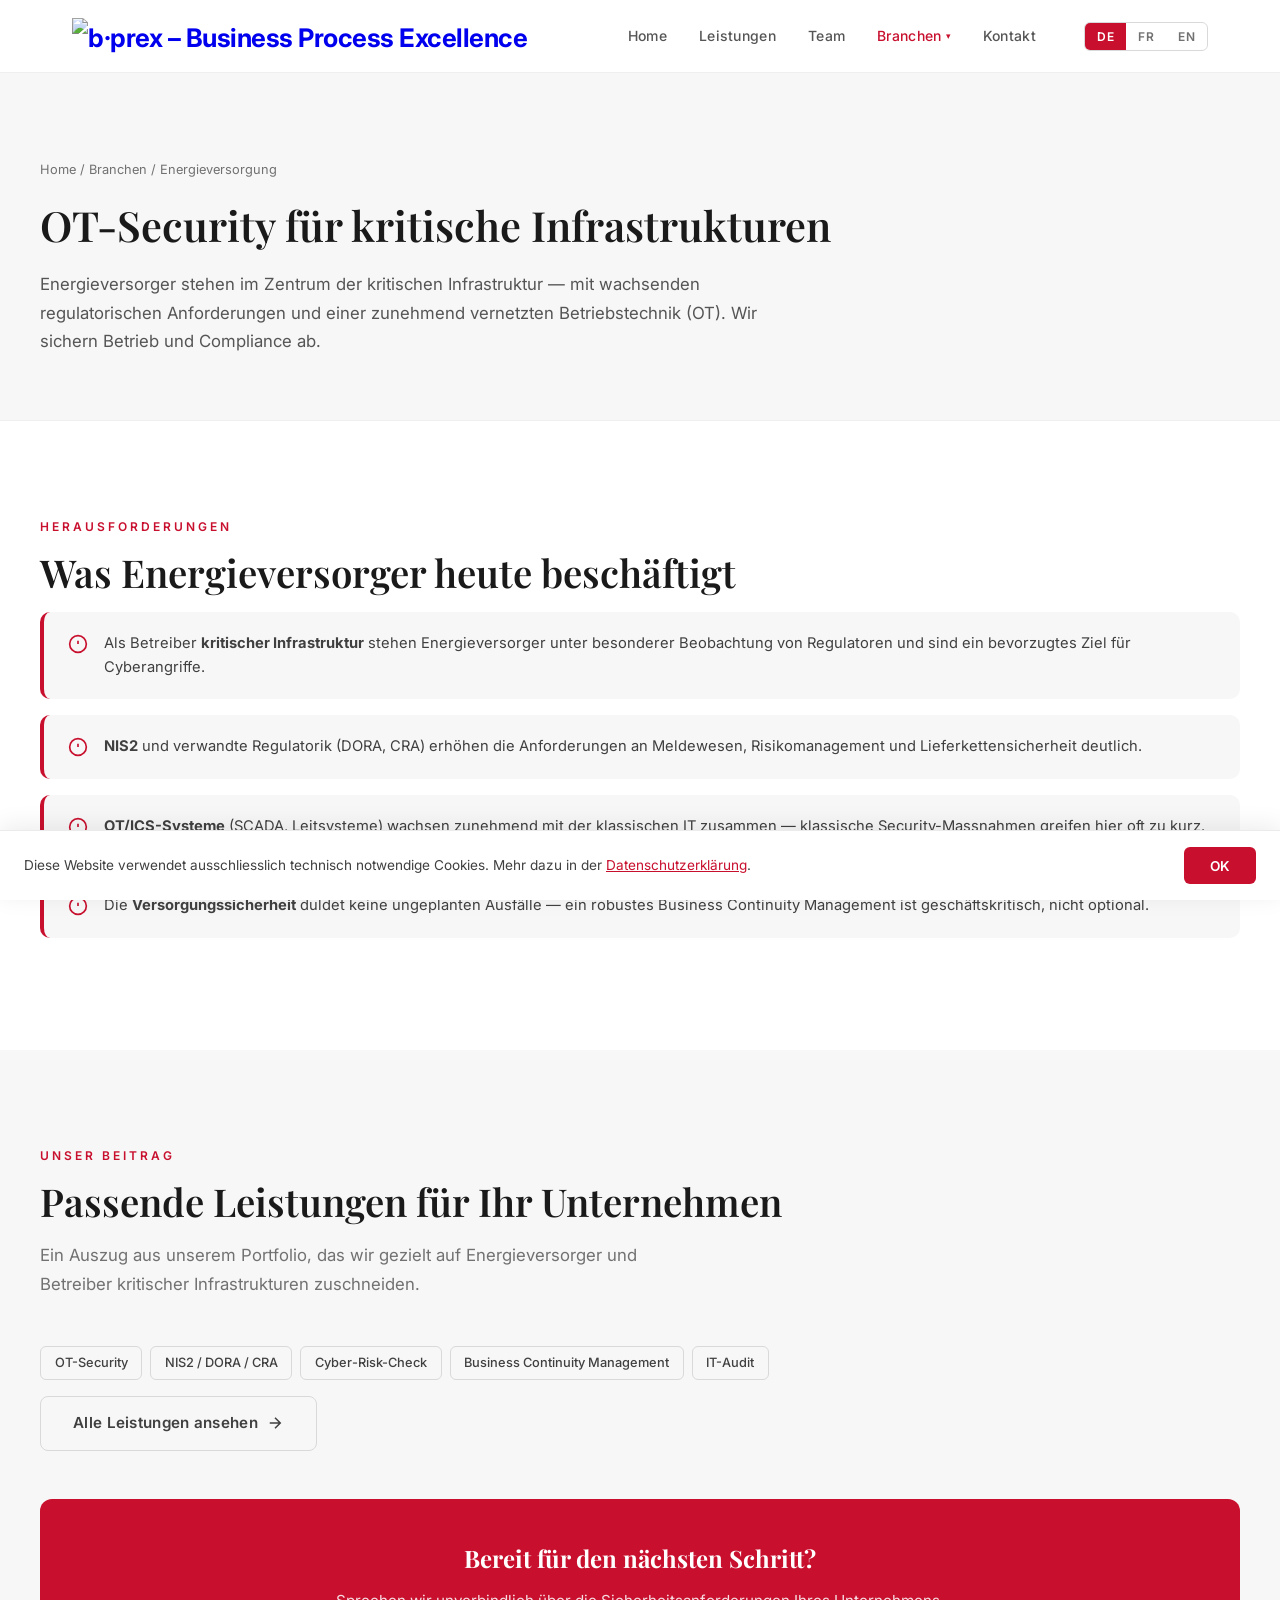
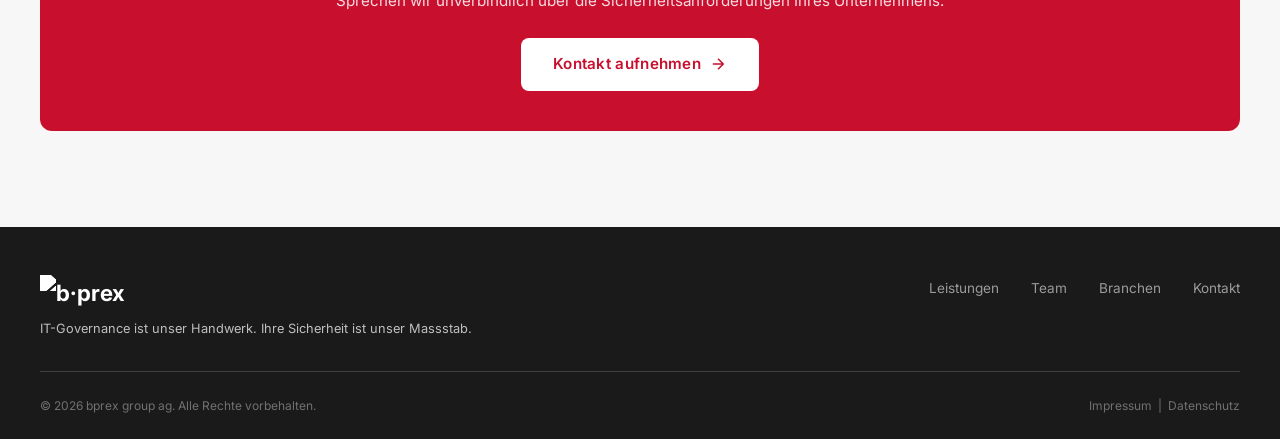
==== branchen-energieversorger.html @ 83e1e2cc "Initial commit: multi-page bprex website Splits the former single-page site into separate pages (Hom" ====
<!DOCTYPE html>
<html lang="de">
<head>
  <meta charset="UTF-8">
  <meta name="viewport" content="width=device-width, initial-scale=1.0">
  <meta name="description" content="OT-Security und NIS2-Konformität für Energieversorger und Betreiber kritischer Infrastrukturen — von bprex group ag.">
  <title>Energieversorgung — b·prex group ag</title>
  <link rel="icon" href="favicon.ico" type="image/x-icon">
  <link rel="apple-touch-icon" href="apple-touch-icon.png">
  <link rel="canonical" href="https://bprex.ch/branchen-energieversorger.html">
  <meta name="robots" content="index, follow">
  <meta property="og:type" content="website">
  <meta property="og:title" content="Energieversorgung — b·prex group ag">
  <meta property="og:description" content="OT-Security und NIS2-Konformität für kritische Infrastrukturen.">
  <meta property="og:url" content="https://bprex.ch/branchen-energieversorger.html">
  <meta property="og:image" content="https://bprex.ch/LOGO.png">
  <meta property="og:locale" content="de_CH">
  <meta property="og:site_name" content="bprex group ag">
  <link rel="preconnect" href="https://fonts.googleapis.com">
  <link href="https://fonts.googleapis.com/css2?family=Inter:wght@300;400;500;600;700&family=Playfair+Display:wght@500;600;700&display=swap" rel="stylesheet">
  <link rel="stylesheet" href="style.css">
</head>
<body>

  <!-- ═══ NAVIGATION ═══ -->
  <nav id="navbar">
    <div class="nav-inner">
      <a href="index.html" class="nav-logo">
        <img src="LOGO.png" alt="b·prex – Business Process Excellence" style="height: 36px; width: auto;">
      </a>
      <ul class="nav-links" id="navLinks">
        <li><a href="index.html" data-de="Home" data-en="Home" data-fr="Accueil">Home</a></li>
        <li><a href="leistungen.html" data-de="Leistungen" data-en="Services" data-fr="Prestations">Leistungen</a></li>
        <li><a href="team.html" data-de="Team" data-en="Team" data-fr="Équipe">Team</a></li>
        <li class="nav-dropdown">
          <a href="branchen.html" class="nav-dropdown-toggle active" data-de="Branchen" data-en="Industries" data-fr="Secteurs">
            <span>Branchen</span><span class="nav-dropdown-caret">▾</span>
          </a>
          <ul class="dropdown-menu">
            <li><a href="branchen-verwaltung.html" data-de="Öffentliche Verwaltung" data-en="Public Administration" data-fr="Administration publique">Öffentliche Verwaltung</a></li>
            <li><a href="branchen-gesundheitswesen.html" data-de="Gesundheitswesen" data-en="Healthcare" data-fr="Santé">Gesundheitswesen</a></li>
            <li><a href="branchen-energieversorger.html" class="active" data-de="Energieversorgung" data-en="Energy Providers" data-fr="Fournisseurs d'énergie">Energieversorgung</a></li>
          </ul>
        </li>
        <li><a href="kontakt.html" data-de="Kontakt" data-en="Contact" data-fr="Contact">Kontakt</a></li>
        <li>
          <div class="lang-switch">
            <button class="active" onclick="switchLang('de')">DE</button>
            <button onclick="switchLang('fr')">FR</button>
            <button onclick="switchLang('en')">EN</button>
          </div>
        </li>
      </ul>
      <button class="mobile-menu-btn" onclick="toggleMobileMenu()" aria-label="Menu">
        <span></span><span></span><span></span>
      </button>
    </div>
  </nav>

  <!-- ═══ PAGE HERO ═══ -->
  <section class="page-hero">
    <div class="page-hero-inner">
      <p class="breadcrumb"><a href="index.html" data-de="Home" data-en="Home" data-fr="Accueil">Home</a> / <a href="branchen.html" data-de="Branchen" data-en="Industries" data-fr="Secteurs">Branchen</a> / <span data-de="Energieversorgung" data-en="Energy Providers" data-fr="Fournisseurs d'énergie">Energieversorgung</span></p>
      <h1 class="page-title" data-de="OT-Security für kritische Infrastrukturen" data-en="OT security for critical infrastructure" data-fr="Sécurité OT pour les infrastructures critiques">OT-Security für kritische Infrastrukturen</h1>
      <p class="page-subtitle" data-de="Energieversorger stehen im Zentrum der kritischen Infrastruktur — mit wachsenden regulatorischen Anforderungen und einer zunehmend vernetzten Betriebstechnik (OT). Wir sichern Betrieb und Compliance ab." data-en="Energy providers are at the core of critical infrastructure — facing growing regulatory requirements and increasingly connected operational technology (OT). We secure operations and compliance." data-fr="Les fournisseurs d'énergie sont au cœur des infrastructures critiques — avec des exigences réglementaires croissantes et une technologie opérationnelle (OT) de plus en plus connectée. Nous sécurisons l'exploitation et la conformité.">
        Energieversorger stehen im Zentrum der kritischen Infrastruktur — mit wachsenden regulatorischen Anforderungen und einer zunehmend vernetzten Betriebstechnik (OT). Wir sichern Betrieb und Compliance ab.
      </p>
    </div>
  </section>

  <!-- ═══ HERAUSFORDERUNGEN ═══ -->
  <section id="herausforderungen">
    <div class="section-inner">
      <div class="reveal">
        <p class="section-label" data-de="Herausforderungen" data-en="Challenges" data-fr="Défis">Herausforderungen</p>
        <h2 class="section-title" data-de="Was Energieversorger heute beschäftigt" data-en="What matters to energy providers today" data-fr="Ce qui préoccupe les fournisseurs d'énergie aujourd'hui">Was Energieversorger heute beschäftigt</h2>
      </div>

      <ul class="challenge-list reveal">
        <li class="challenge-item">
          <svg viewBox="0 0 24 24" fill="none" stroke="currentColor" stroke-width="2"><circle cx="12" cy="12" r="10"/><path d="M12 8v4M12 16h.01"/></svg>
          <p data-de="Als Betreiber <strong>kritischer Infrastruktur</strong> stehen Energieversorger unter besonderer Beobachtung von Regulatoren und sind ein bevorzugtes Ziel für Cyberangriffe." data-en="As operators of <strong>critical infrastructure</strong>, energy providers face particular regulatory scrutiny and are a prime target for cyberattacks." data-fr="En tant qu'exploitants d'<strong>infrastructures critiques</strong>, les fournisseurs d'énergie font l'objet d'une surveillance réglementaire particulière et sont une cible privilégiée pour les cyberattaques.">
            Als Betreiber <strong>kritischer Infrastruktur</strong> stehen Energieversorger unter besonderer Beobachtung von Regulatoren und sind ein bevorzugtes Ziel für Cyberangriffe.
          </p>
        </li>
        <li class="challenge-item">
          <svg viewBox="0 0 24 24" fill="none" stroke="currentColor" stroke-width="2"><circle cx="12" cy="12" r="10"/><path d="M12 8v4M12 16h.01"/></svg>
          <p data-de="<strong>NIS2</strong> und verwandte Regulatorik (DORA, CRA) erhöhen die Anforderungen an Meldewesen, Risikomanagement und Lieferkettensicherheit deutlich." data-en="<strong>NIS2</strong> and related regulation (DORA, CRA) significantly raise the requirements for incident reporting, risk management and supply chain security." data-fr="<strong>NIS2</strong> et les réglementations connexes (DORA, CRA) renforcent considérablement les exigences en matière de signalement, de gestion des risques et de sécurité de la chaîne d'approvisionnement.">
            <strong>NIS2</strong> und verwandte Regulatorik (DORA, CRA) erhöhen die Anforderungen an Meldewesen, Risikomanagement und Lieferkettensicherheit deutlich.
          </p>
        </li>
        <li class="challenge-item">
          <svg viewBox="0 0 24 24" fill="none" stroke="currentColor" stroke-width="2"><circle cx="12" cy="12" r="10"/><path d="M12 8v4M12 16h.01"/></svg>
          <p data-de="<strong>OT/ICS-Systeme</strong> (SCADA, Leitsysteme) wachsen zunehmend mit der klassischen IT zusammen — klassische Security-Massnahmen greifen hier oft zu kurz." data-en="<strong>OT/ICS systems</strong> (SCADA, control systems) are increasingly converging with classic IT — conventional security measures often fall short here." data-fr="Les <strong>systèmes OT/ICS</strong> (SCADA, systèmes de contrôle) convergent de plus en plus avec l'IT classique — les mesures de sécurité conventionnelles sont souvent insuffisantes.">
            <strong>OT/ICS-Systeme</strong> (SCADA, Leitsysteme) wachsen zunehmend mit der klassischen IT zusammen — klassische Security-Massnahmen greifen hier oft zu kurz.
          </p>
        </li>
        <li class="challenge-item">
          <svg viewBox="0 0 24 24" fill="none" stroke="currentColor" stroke-width="2"><circle cx="12" cy="12" r="10"/><path d="M12 8v4M12 16h.01"/></svg>
          <p data-de="Die <strong>Versorgungssicherheit</strong> duldet keine ungeplanten Ausfälle — ein robustes Business Continuity Management ist geschäftskritisch, nicht optional." data-en="<strong>Security of supply</strong> tolerates no unplanned outages — robust business continuity management is business-critical, not optional." data-fr="La <strong>sécurité de l'approvisionnement</strong> ne tolère aucune interruption imprévue — une gestion robuste de la continuité des activités est essentielle, et non facultative.">
            Die <strong>Versorgungssicherheit</strong> duldet keine ungeplanten Ausfälle — ein robustes Business Continuity Management ist geschäftskritisch, nicht optional.
          </p>
        </li>
      </ul>
    </div>
  </section>

  <!-- ═══ UNSERE LEISTUNGEN FÜR DIESE BRANCHE ═══ -->
  <section class="services" id="leistungen-fuer-branche">
    <div class="section-inner">
      <div class="reveal">
        <p class="section-label" data-de="Unser Beitrag" data-en="Our Contribution" data-fr="Notre contribution">Unser Beitrag</p>
        <h2 class="section-title" data-de="Passende Leistungen für Ihr Unternehmen" data-en="Fitting services for your company" data-fr="Des prestations adaptées à votre entreprise">Passende Leistungen für Ihr Unternehmen</h2>
        <p class="section-subtitle" data-de="Ein Auszug aus unserem Portfolio, das wir gezielt auf Energieversorger und Betreiber kritischer Infrastrukturen zuschneiden." data-en="A selection from our portfolio, tailored specifically to energy providers and critical infrastructure operators." data-fr="Un extrait de notre portefeuille, adapté spécifiquement aux fournisseurs d'énergie et aux exploitants d'infrastructures critiques.">
          Ein Auszug aus unserem Portfolio, das wir gezielt auf Energieversorger und Betreiber kritischer Infrastrukturen zuschneiden.
        </p>
      </div>
      <div class="service-chips reveal" style="margin-bottom:1rem;">
        <span class="service-chip" data-de="OT-Security" data-en="OT Security" data-fr="Sécurité OT">OT-Security</span>
        <span class="service-chip" data-de="NIS2 / DORA / CRA" data-en="NIS2 / DORA / CRA" data-fr="NIS2 / DORA / CRA">NIS2 / DORA / CRA</span>
        <span class="service-chip" data-de="Cyber-Risk-Check" data-en="Cyber Risk Check" data-fr="Cyber Risk Check">Cyber-Risk-Check</span>
        <span class="service-chip" data-de="Business Continuity Management" data-en="Business Continuity Management" data-fr="Gestion de la continuité des activités">Business Continuity Management</span>
        <span class="service-chip" data-de="IT-Audit" data-en="IT Audit" data-fr="Audit IT">IT-Audit</span>
      </div>
      <a href="leistungen.html" class="btn-secondary reveal" data-de="Alle Leistungen ansehen" data-en="View all services" data-fr="Voir toutes les prestations">
        <span>Alle Leistungen ansehen</span>
        <svg viewBox="0 0 24 24" fill="none" stroke="currentColor" stroke-width="2"><path d="M5 12h14M12 5l7 7-7 7"/></svg>
      </a>

      <div class="branche-cta reveal">
        <h3 data-de="Bereit für den nächsten Schritt?" data-en="Ready for the next step?" data-fr="Prêt pour la prochaine étape ?">Bereit für den nächsten Schritt?</h3>
        <p data-de="Sprechen wir unverbindlich über die Sicherheitsanforderungen Ihres Unternehmens." data-en="Let's have a no-obligation conversation about your company's security requirements." data-fr="Parlons sans engagement des exigences de sécurité de votre entreprise.">
          Sprechen wir unverbindlich über die Sicherheitsanforderungen Ihres Unternehmens.
        </p>
        <a href="kontakt.html" class="btn-primary" data-de="Kontakt aufnehmen" data-en="Get in touch" data-fr="Nous contacter">
          <span>Kontakt aufnehmen</span>
          <svg viewBox="0 0 24 24" fill="none" stroke="currentColor" stroke-width="2"><path d="M5 12h14M12 5l7 7-7 7"/></svg>
        </a>
      </div>
    </div>
  </section>

  <!-- ═══ FOOTER ═══ -->
  <footer>
    <div class="footer-inner">
      <div class="footer-top">
        <div>
          <div class="footer-logo">
            <img src="LOGO.png" alt="b·prex" style="height: 32px; width: auto; filter: brightness(0) invert(1);">
          </div>
          <p class="footer-tagline" data-de="IT-Governance ist unser Handwerk. Ihre Sicherheit ist unser Massstab." data-en="IT governance is our craft. Your security is our benchmark." data-fr="La gouvernance IT est notre métier. Votre sécurité est notre référence.">IT-Governance ist unser Handwerk. Ihre Sicherheit ist unser Massstab.</p>
        </div>
        <ul class="footer-links">
          <li><a href="leistungen.html" data-de="Leistungen" data-en="Services" data-fr="Prestations">Leistungen</a></li>
          <li><a href="team.html" data-de="Team" data-en="Team" data-fr="Équipe">Team</a></li>
          <li><a href="branchen.html" data-de="Branchen" data-en="Industries" data-fr="Secteurs">Branchen</a></li>
          <li><a href="kontakt.html" data-de="Kontakt" data-en="Contact" data-fr="Contact">Kontakt</a></li>
        </ul>
      </div>
      <div class="footer-bottom">
        <span>&copy; 2026 bprex group ag. <span data-de="Alle Rechte vorbehalten." data-en="All rights reserved." data-fr="Tous droits réservés.">Alle Rechte vorbehalten.</span></span>
        <span>
          <a href="impressum.html" style="color:var(--grey-500);text-decoration:none;" data-de="Impressum" data-en="Legal Notice" data-fr="Mentions légales">Impressum</a> &nbsp;|&nbsp;
          <a href="datenschutz.html" style="color:var(--grey-500);text-decoration:none;" data-de="Datenschutz" data-en="Privacy Policy" data-fr="Protection des données">Datenschutz</a>
        </span>
      </div>
    </div>
  </footer>

  <!-- ═══ COOKIE BANNER ═══ -->
  <div id="cookieBanner" class="cookie-banner" hidden>
    <p data-de="Diese Website verwendet ausschliesslich technisch notwendige Cookies. Mehr dazu in der <a href='datenschutz.html'>Datenschutzerklärung</a>."
       data-en="This website only uses technically necessary cookies. Learn more in our <a href='datenschutz.html'>privacy policy</a>."
       data-fr="Ce site n'utilise que des cookies techniquement nécessaires. Plus d'informations dans notre <a href='datenschutz.html'>politique de confidentialité</a>.">
      Diese Website verwendet ausschliesslich technisch notwendige Cookies. Mehr dazu in der <a href="datenschutz.html">Datenschutzerklärung</a>.
    </p>
    <button type="button" id="cookieAccept">OK</button>
  </div>

  <script src="main.js"></script>
</body>
</html>
---- style.css ----
:root {
  --red: #C8102E;
  --red-dark: #A30D24;
  --red-light: #F5E0E4;
  --grey-900: #1A1A1A;
  --grey-800: #2D2D2D;
  --grey-700: #404040;
  --grey-600: #555555;
  --grey-500: #717171;
  --grey-400: #9A9A9A;
  --grey-300: #BFBFBF;
  --grey-200: #D9D9D9;
  --grey-100: #EFEFEF;
  --grey-50: #F7F7F7;
  --white: #FFFFFF;
  --font-heading: 'Playfair Display', Georgia, serif;
  --font-body: 'Inter', -apple-system, BlinkMacSystemFont, sans-serif;
}

* { margin: 0; padding: 0; box-sizing: border-box; }

html {
  scroll-behavior: smooth;
  font-size: 16px;
}

body {
  font-family: var(--font-body);
  color: var(--grey-800);
  background: var(--white);
  line-height: 1.6;
  -webkit-font-smoothing: antialiased;
}

/* ─── NAVIGATION ─── */
nav {
  position: fixed;
  top: 0;
  left: 0;
  right: 0;
  z-index: 1000;
  background: rgba(255,255,255,0.97);
  backdrop-filter: blur(12px);
  border-bottom: 1px solid var(--grey-100);
  transition: box-shadow 0.3s ease;
}

nav.scrolled {
  box-shadow: 0 2px 20px rgba(0,0,0,0.06);
}

.nav-inner {
  max-width: 1200px;
  margin: 0 auto;
  padding: 0 2rem;
  display: flex;
  align-items: center;
  justify-content: space-between;
  height: 72px;
}

.nav-logo {
  display: flex;
  align-items: baseline;
  gap: 2px;
  text-decoration: none;
  font-size: 1.6rem;
  font-weight: 700;
  letter-spacing: -0.5px;
}

.nav-logo .b { color: var(--red); }
.nav-logo .dot { color: var(--grey-400); font-size: 0.6em; margin: 0 1px; }
.nav-logo .prex { color: var(--grey-600); }

.nav-logo-subtitle {
  font-size: 0.55rem;
  color: var(--grey-400);
  letter-spacing: 2.5px;
  text-transform: uppercase;
  margin-left: 0.75rem;
  font-weight: 400;
}

.nav-links {
  display: flex;
  align-items: center;
  gap: 2rem;
  list-style: none;
}

.nav-links a {
  text-decoration: none;
  color: var(--grey-600);
  font-size: 0.875rem;
  font-weight: 500;
  letter-spacing: 0.3px;
  transition: color 0.2s;
  position: relative;
}

.nav-links a:hover { color: var(--red); }
.nav-links a.active { color: var(--red); }

.nav-links > li > a::after {
  content: '';
  position: absolute;
  bottom: -4px;
  left: 0;
  width: 0;
  height: 2px;
  background: var(--red);
  transition: width 0.3s ease;
}

.nav-links > li > a:hover::after,
.nav-links > li > a.active::after { width: 100%; }

/* Branchen dropdown */
.nav-dropdown { position: relative; }

.nav-dropdown-toggle {
  display: inline-flex;
  align-items: center;
  gap: 4px;
}

.nav-dropdown-toggle::after { display: none !important; }

.nav-dropdown-caret {
  font-size: 0.65em;
  transition: transform 0.2s;
}

.nav-dropdown:hover .nav-dropdown-caret,
.nav-dropdown:focus-within .nav-dropdown-caret {
  transform: rotate(180deg);
}

.dropdown-menu {
  position: absolute;
  top: 100%;
  left: -1rem;
  margin-top: 0.5rem;
  background: var(--white);
  border: 1px solid var(--grey-100);
  border-radius: 10px;
  box-shadow: 0 10px 30px rgba(0,0,0,0.08);
  min-width: 240px;
  padding: 0.5rem;
  list-style: none;
  opacity: 0;
  visibility: hidden;
  transform: translateY(8px);
  transition: all 0.2s ease;
}

.nav-dropdown:hover .dropdown-menu,
.nav-dropdown:focus-within .dropdown-menu {
  opacity: 1;
  visibility: visible;
  transform: translateY(0);
}

.dropdown-menu li a {
  display: block;
  padding: 0.65rem 0.9rem;
  border-radius: 6px;
  font-size: 0.85rem;
  color: var(--grey-700);
}

.dropdown-menu li a:hover { background: var(--grey-50); color: var(--red); }
.dropdown-menu li a::after { display: none; }

.lang-switch {
  display: flex;
  border: 1px solid var(--grey-200);
  border-radius: 6px;
  overflow: hidden;
  margin-left: 1rem;
}

.lang-switch button {
  padding: 6px 12px;
  border: none;
  background: transparent;
  font-size: 0.75rem;
  font-weight: 600;
  color: var(--grey-500);
  cursor: pointer;
  transition: all 0.2s;
  font-family: var(--font-body);
  letter-spacing: 0.5px;
}

.lang-switch button.active {
  background: var(--red);
  color: var(--white);
}

.mobile-menu-btn {
  display: none;
  background: none;
  border: none;
  cursor: pointer;
  padding: 8px;
}

.mobile-menu-btn span {
  display: block;
  width: 24px;
  height: 2px;
  background: var(--grey-700);
  margin: 5px 0;
  transition: all 0.3s;
}

/* ─── HERO ─── */
.hero {
  min-height: auto;
  padding: 12rem 0 8rem;
  display: flex;
  align-items: center;
  background: var(--white);
  position: relative;
  overflow: visible;
}

.hero-inner {
  max-width: 1200px;
  margin: 0 auto;
  padding: 0 2rem;
  display: grid;
  grid-template-columns: 1fr 1fr;
  gap: 4rem;
  align-items: center;
  width: 100%;
}

.hero-content { z-index: 2; }

.hero-claim {
  font-family: var(--font-heading);
  font-size: 3.2rem;
  font-weight: 700;
  line-height: 1.15;
  color: var(--grey-900);
  margin-bottom: 1.5rem;
}

.hero-claim .highlight {
  color: var(--red);
}

.hero-subtitle {
  font-size: 1.125rem;
  color: var(--grey-600);
  margin-bottom: 1rem;
  font-weight: 400;
  line-height: 1.7;
}

.hero-line {
  width: 80px;
  height: 3px;
  background: var(--red);
  margin-bottom: 1.5rem;
}

.hero-tags {
  display: flex;
  flex-wrap: wrap;
  gap: 0.5rem;
  margin-bottom: 2.5rem;
}

.hero-tag {
  padding: 0.4rem 1rem;
  border: 1px solid var(--grey-200);
  border-radius: 100px;
  font-size: 0.8rem;
  color: var(--grey-600);
  font-weight: 500;
  letter-spacing: 0.3px;
  background: transparent;
  cursor: pointer;
  transition: all 0.25s;
}

.hero-tag:hover {
  border-color: var(--grey-400);
  color: var(--grey-700);
}

.hero-tag.active {
  background: var(--red);
  color: var(--white);
  border-color: var(--red);
}

.btn-primary {
  display: inline-flex;
  align-items: center;
  gap: 0.5rem;
  padding: 0.9rem 2rem;
  background: var(--red);
  color: var(--white);
  border: none;
  border-radius: 8px;
  font-size: 0.95rem;
  font-weight: 600;
  cursor: pointer;
  text-decoration: none;
  transition: all 0.25s;
  font-family: var(--font-body);
  letter-spacing: 0.3px;
}

.btn-primary:hover {
  background: var(--red-dark);
  transform: translateY(-1px);
  box-shadow: 0 6px 20px rgba(200,16,46,0.25);
}

.btn-primary svg,
.btn-secondary svg {
  width: 18px;
  height: 18px;
  transition: transform 0.2s;
  flex-shrink: 0;
}

.btn-primary:hover svg,
.btn-secondary:hover svg { transform: translateX(3px); }

.btn-secondary {
  display: inline-flex;
  align-items: center;
  gap: 0.5rem;
  padding: 0.9rem 2rem;
  background: transparent;
  color: var(--grey-700);
  border: 1px solid var(--grey-200);
  border-radius: 8px;
  font-size: 0.95rem;
  font-weight: 600;
  cursor: pointer;
  text-decoration: none;
  transition: all 0.25s;
  font-family: var(--font-body);
  letter-spacing: 0.3px;
}

.btn-secondary:hover {
  border-color: var(--red);
  color: var(--red);
}

.hero-visual {
  display: flex;
  justify-content: center;
  align-items: center;
  position: relative;
}

.hero-logo-circle {
  width: 380px;
  height: 380px;
  border-radius: 50%;
  background: var(--grey-100);
  display: flex;
  flex-direction: column;
  justify-content: center;
  align-items: center;
  position: relative;
}

.hero-logo-circle .logo-large {
  font-size: 4.5rem;
  font-weight: 700;
  letter-spacing: -1px;
}

.hero-logo-circle .logo-large .b { color: var(--red); }
.hero-logo-circle .logo-large .dot { color: var(--grey-400); font-size: 0.5em; }
.hero-logo-circle .logo-large .prex { color: var(--grey-600); }

.hero-logo-circle .logo-sub {
  font-size: 0.85rem;
  color: var(--grey-500);
  letter-spacing: 3px;
  text-transform: uppercase;
  margin-top: 0.5rem;
  font-weight: 400;
}

.hero-logo-circle .logo-sub-line {
  font-size: 0.75rem;
  color: var(--grey-400);
  letter-spacing: 2px;
  text-transform: uppercase;
  font-weight: 300;
}

/* Decorative floating elements — orbit around logo circle */
.hero-float {
  position: absolute;
  top: 50%;
  left: 50%;
  margin-top: -1rem;
  margin-left: -1rem;
  border-radius: 12px;
  padding: 0.75rem 1.25rem;
  background: var(--white);
  box-shadow: 0 4px 24px rgba(0,0,0,0.08);
  font-size: 0.8rem;
  font-weight: 500;
  color: var(--grey-700);
  transition: transform 0.6s cubic-bezier(.4,0,.2,1);
  white-space: nowrap;
}

.hero-float .float-icon {
  display: inline-block;
  width: 8px;
  height: 8px;
  border-radius: 50%;
  background: var(--red);
  margin-right: 8px;
  vertical-align: middle;
}

/* ─── PAGE HERO (Unterseiten) ─── */
.page-hero {
  padding: 10rem 2rem 4rem;
  background: var(--grey-50);
  border-bottom: 1px solid var(--grey-100);
}

.page-hero-inner {
  max-width: 1200px;
  margin: 0 auto;
}

.breadcrumb {
  font-size: 0.8rem;
  color: var(--grey-500);
  margin-bottom: 1.25rem;
}

.breadcrumb a { color: var(--grey-500); text-decoration: none; }
.breadcrumb a:hover { color: var(--red); }

.page-title {
  font-family: var(--font-heading);
  font-size: 2.6rem;
  font-weight: 600;
  color: var(--grey-900);
  margin-bottom: 1.25rem;
  line-height: 1.2;
}

.page-subtitle {
  font-size: 1.05rem;
  color: var(--grey-600);
  max-width: 720px;
  line-height: 1.7;
}

/* ─── SECTION SHARED ─── */
section { padding: 6rem 2rem; }

.section-inner {
  max-width: 1200px;
  margin: 0 auto;
}

.section-label {
  font-size: 0.75rem;
  text-transform: uppercase;
  letter-spacing: 3px;
  color: var(--red);
  font-weight: 600;
  margin-bottom: 0.75rem;
}

.section-title {
  font-family: var(--font-heading);
  font-size: 2.4rem;
  font-weight: 600;
  color: var(--grey-900);
  margin-bottom: 1rem;
  line-height: 1.25;
}

.section-subtitle {
  font-size: 1.05rem;
  color: var(--grey-500);
  max-width: 600px;
  line-height: 1.7;
  margin-bottom: 3rem;
}

/* ─── FREE ASSESSMENT (Home) ─── */
.assessment { background: var(--grey-50); }

.assessment-badges {
  display: flex;
  flex-wrap: wrap;
  gap: 0.75rem;
  margin: 1.75rem 0 3rem;
}

.assessment-badge {
  display: inline-flex;
  align-items: center;
  gap: 0.5rem;
  padding: 0.55rem 1.1rem;
  background: var(--white);
  border: 1px solid var(--grey-200);
  border-radius: 100px;
  font-size: 0.8rem;
  font-weight: 600;
  color: var(--grey-700);
}

.assessment-badge svg { width: 16px; height: 16px; color: var(--red); flex-shrink: 0; }

.assessment-grid {
  display: grid;
  grid-template-columns: 1fr 1fr;
  gap: 3.5rem;
  align-items: start;
}

.assessment-steps {
  display: flex;
  flex-direction: column;
}

.step-item {
  display: flex;
  gap: 1.25rem;
  position: relative;
  padding-bottom: 2.5rem;
}

.step-item:last-child { padding-bottom: 0; }

.step-item::before {
  content: '';
  position: absolute;
  left: 19px;
  top: 42px;
  bottom: 4px;
  width: 2px;
  background: var(--grey-200);
}

.step-item:last-child::before { display: none; }

.step-number {
  width: 40px;
  height: 40px;
  border-radius: 50%;
  background: var(--red);
  color: var(--white);
  display: flex;
  align-items: center;
  justify-content: center;
  font-weight: 700;
  font-family: var(--font-heading);
  font-size: 1.1rem;
  flex-shrink: 0;
  position: relative;
  z-index: 1;
}

.step-content h3 {
  font-size: 1.05rem;
  font-weight: 600;
  color: var(--grey-800);
  margin-bottom: 0.35rem;
}

.step-content p {
  font-size: 0.88rem;
  color: var(--grey-500);
  line-height: 1.6;
}

.assessment-card {
  background: var(--white);
  border-radius: 16px;
  box-shadow: 0 12px 40px rgba(0,0,0,0.08);
  padding: 2.5rem;
  border: 1px solid var(--grey-100);
}

.assessment-card-title {
  font-family: var(--font-heading);
  font-size: 1.3rem;
  font-weight: 600;
  color: var(--grey-900);
  margin-bottom: 0.4rem;
}

.assessment-card-subtitle {
  font-size: 0.85rem;
  color: var(--grey-500);
  line-height: 1.6;
  margin-bottom: 1.75rem;
}

.topic-select {
  display: flex;
  flex-wrap: wrap;
  gap: 0.6rem;
  margin-bottom: 1.5rem;
}

.topic-radio {
  position: absolute;
  width: 1px;
  height: 1px;
  opacity: 0;
  pointer-events: none;
}

.topic-pill {
  display: inline-block;
  padding: 0.5rem 1rem;
  border: 1px solid var(--grey-200);
  border-radius: 100px;
  font-size: 0.8rem;
  font-weight: 500;
  color: var(--grey-600);
  cursor: pointer;
  transition: all 0.2s;
  user-select: none;
}

.topic-pill:hover { border-color: var(--grey-400); color: var(--grey-700); }

.topic-radio:checked + .topic-pill {
  background: var(--red);
  color: var(--white);
  border-color: var(--red);
}

.topic-radio:focus-visible + .topic-pill {
  outline: 2px solid var(--red);
  outline-offset: 2px;
}

.form-feedback { display: none; margin-top: 1rem; padding: 1rem; border-radius: 8px; font-size: 0.95rem; }

/* ─── SERVICES ROADMAP ─── */
.services {
  background: var(--grey-50);
}

.portfolio-wrap {
  margin-bottom: 3rem;
  overflow-x: auto;
  border-radius: 12px;
  box-shadow: 0 8px 30px rgba(0,0,0,0.06);
}

.portfolio-wrap img {
  display: block;
  width: 100%;
  min-width: 900px;
  height: auto;
}

/* Fundament bar */
.fundament-bar {
  background: var(--red);
  color: var(--white);
  padding: 1rem 2rem;
  border-radius: 8px;
  display: flex;
  justify-content: space-between;
  flex-wrap: wrap;
  gap: 0.5rem;
  margin-bottom: 3rem;
}

.fundament-bar span {
  font-size: 0.8rem;
  font-weight: 500;
  letter-spacing: 0.3px;
  display: flex;
  align-items: center;
  gap: 0.5rem;
}

.fundament-bar span::before {
  content: '';
  width: 6px;
  height: 6px;
  border-radius: 50%;
  background: rgba(255,255,255,0.5);
  flex-shrink: 0;
}

/* Accordion */
.accordion { }

.accordion-item {
  border: 1px solid var(--grey-200);
  border-radius: 10px;
  margin-bottom: 0.75rem;
  background: var(--white);
  overflow: hidden;
  transition: box-shadow 0.3s;
}

.accordion-item:hover {
  box-shadow: 0 2px 12px rgba(0,0,0,0.04);
}

.accordion-header {
  display: flex;
  align-items: center;
  justify-content: space-between;
  padding: 1.25rem 1.5rem;
  cursor: pointer;
  user-select: none;
  transition: background 0.2s;
}

.accordion-header:hover { background: var(--grey-50); }

.accordion-header-left {
  display: flex;
  align-items: center;
  gap: 1rem;
}

.accordion-icon {
  width: 40px;
  height: 40px;
  border-radius: 8px;
  background: var(--red-light);
  color: var(--red);
  display: flex;
  align-items: center;
  justify-content: center;
  font-size: 1.1rem;
  flex-shrink: 0;
}

.accordion-title {
  font-weight: 600;
  font-size: 1rem;
  color: var(--grey-800);
}

.accordion-toggle {
  width: 28px;
  height: 28px;
  border-radius: 50%;
  background: var(--grey-100);
  display: flex;
  align-items: center;
  justify-content: center;
  transition: all 0.3s;
  flex-shrink: 0;
}

.accordion-toggle svg {
  width: 14px;
  height: 14px;
  color: var(--grey-500);
  transition: transform 0.3s;
}

.accordion-item.open .accordion-toggle {
  background: var(--red);
}

.accordion-item.open .accordion-toggle svg {
  color: var(--white);
  transform: rotate(180deg);
}

.accordion-body {
  max-height: 0;
  overflow: hidden;
  transition: max-height 0.4s ease;
}

.accordion-body-inner {
  padding: 0 1.5rem 1.5rem;
  padding-left: 4.5rem;
}

.accordion-body-inner p {
  font-size: 0.9rem;
  color: var(--grey-600);
  margin-bottom: 1rem;
  line-height: 1.7;
}

.service-chips {
  display: flex;
  flex-wrap: wrap;
  gap: 0.5rem;
}

.service-chip {
  padding: 0.35rem 0.85rem;
  background: var(--grey-50);
  border: 1px solid var(--grey-200);
  border-radius: 6px;
  font-size: 0.8rem;
  color: var(--grey-700);
  font-weight: 500;
}

/* ─── TEAM ─── */
.team { background: var(--white); }

.team-grid {
  display: grid;
  grid-template-columns: repeat(3, 1fr);
  gap: 2rem;
  margin-bottom: 3rem;
}

.team-card {
  text-align: center;
  padding: 2rem 1.5rem;
  border-radius: 12px;
  border: 1px solid var(--grey-100);
  transition: all 0.3s;
  background: var(--white);
}

.team-card:hover {
  border-color: var(--grey-200);
  box-shadow: 0 8px 30px rgba(0,0,0,0.06);
  transform: translateY(-4px);
}

.team-photo {
  width: 120px;
  height: 120px;
  border-radius: 50%;
  background: var(--grey-100);
  margin: 0 auto 1.25rem;
  display: flex;
  align-items: center;
  justify-content: center;
  overflow: hidden;
  border: 3px solid var(--grey-100);
}

.team-photo svg {
  width: 50px;
  height: 50px;
  color: var(--grey-300);
}

.team-name {
  font-family: var(--font-heading);
  font-size: 1.15rem;
  font-weight: 600;
  color: var(--grey-900);
  margin-bottom: 0.3rem;
}

.team-role {
  font-size: 0.8rem;
  color: var(--red);
  font-weight: 600;
  text-transform: uppercase;
  letter-spacing: 1.5px;
  margin-bottom: 1rem;
}

.team-desc {
  font-size: 0.8rem;
  color: var(--grey-500);
  line-height: 1.6;
}

.team-desc strong {
  display: block;
  color: var(--grey-700);
  font-weight: 600;
  margin-bottom: 0.2rem;
  font-size: 0.82rem;
}

.experts-note {
  display: flex;
  align-items: center;
  gap: 1rem;
  padding: 1.5rem 2rem;
  background: var(--grey-50);
  border-radius: 10px;
  border-left: 4px solid var(--red);
}

.experts-note-icon {
  width: 44px;
  height: 44px;
  border-radius: 50%;
  background: var(--red);
  display: flex;
  align-items: center;
  justify-content: center;
  flex-shrink: 0;
}

.experts-note-icon svg {
  width: 22px;
  height: 22px;
  color: var(--white);
}

.experts-note p {
  font-size: 0.9rem;
  color: var(--grey-600);
  line-height: 1.6;
}

/* ─── BRANCHEN ─── */
.branchen { background: var(--grey-50); }

.branchen-grid {
  display: grid;
  grid-template-columns: repeat(auto-fit, minmax(200px, 1fr));
  gap: 1.5rem;
}

.branche-card {
  text-align: center;
  padding: 2.5rem 1.5rem;
  background: var(--white);
  border-radius: 12px;
  border: 1px solid var(--grey-100);
  transition: all 0.3s;
  text-decoration: none;
  display: block;
}

.branche-card:hover {
  border-color: var(--red);
  box-shadow: 0 8px 24px rgba(200,16,46,0.08);
  transform: translateY(-3px);
}

.branche-card.is-static { cursor: default; }

.branche-icon {
  width: 56px;
  height: 56px;
  border-radius: 12px;
  background: var(--red-light);
  color: var(--red);
  display: flex;
  align-items: center;
  justify-content: center;
  margin: 0 auto 1.25rem;
}

.branche-icon svg {
  width: 26px;
  height: 26px;
}

.branche-name {
  font-weight: 600;
  font-size: 0.95rem;
  color: var(--grey-800);
  margin-bottom: 0.5rem;
}

.branche-desc {
  font-size: 0.8rem;
  color: var(--grey-500);
  line-height: 1.5;
}

.branche-more {
  display: inline-block;
  margin-top: 0.85rem;
  font-size: 0.78rem;
  font-weight: 600;
  color: var(--red);
  letter-spacing: 0.3px;
}

/* ─── BRANCHEN-DETAIL ─── */
.challenge-list {
  list-style: none;
  display: grid;
  gap: 1rem;
  margin-bottom: 1rem;
}

.challenge-item {
  display: flex;
  gap: 1rem;
  align-items: flex-start;
  padding: 1.25rem 1.5rem;
  background: var(--grey-50);
  border-radius: 10px;
  border-left: 4px solid var(--red);
}

.challenge-item svg {
  width: 20px;
  height: 20px;
  color: var(--red);
  flex-shrink: 0;
  margin-top: 2px;
}

.challenge-item p {
  font-size: 0.92rem;
  color: var(--grey-700);
  line-height: 1.6;
}

.branche-cta {
  margin-top: 3rem;
  padding: 2.5rem;
  background: var(--red);
  border-radius: 12px;
  text-align: center;
}

.branche-cta h3 {
  font-family: var(--font-heading);
  color: var(--white);
  font-size: 1.5rem;
  margin-bottom: 0.75rem;
}

.branche-cta p {
  color: rgba(255,255,255,0.85);
  font-size: 0.95rem;
  margin-bottom: 1.5rem;
}

.branche-cta .btn-primary {
  background: var(--white);
  color: var(--red);
}

.branche-cta .btn-primary:hover {
  background: var(--grey-100);
  box-shadow: none;
}

/* ─── REFERENZEN TICKER ─── */
.referenzen-block {
  margin-top: 4rem;
  text-align: center;
}

.ticker-wrap {
  position: relative;
  overflow: hidden;
  margin-top: 2rem;
}

.ticker-wrap::before,
.ticker-wrap::after {
  content: '';
  position: absolute;
  top: 0;
  bottom: 0;
  width: 80px;
  z-index: 2;
  pointer-events: none;
}

.ticker-wrap::before {
  left: 0;
  background: linear-gradient(to right, var(--grey-50), transparent);
}

.ticker-wrap::after {
  right: 0;
  background: linear-gradient(to left, var(--grey-50), transparent);
}

.ticker-track {
  display: flex;
  align-items: center;
  gap: 3rem;
  animation: ticker-scroll 30s linear infinite;
  width: max-content;
}

.ticker-track:hover {
  animation-play-state: paused;
}

.ticker-item {
  flex-shrink: 0;
  display: flex;
  align-items: center;
  justify-content: center;
  width: 180px;
  height: 60px;
  padding: 0 1.5rem;
  cursor: default;
}

.ticker-item img {
  height: 36px;
  max-width: 140px;
  width: auto;
  object-fit: contain;
  transition: all 0.3s;
}

@keyframes ticker-scroll {
  0% { transform: translateX(0); }
  100% { transform: translateX(-50%); }
}

/* ─── LEGAL PAGES ─── */
.legal-content h2 {
  font-family: var(--font-heading);
  font-size: 1.4rem;
  font-weight: 600;
  color: var(--grey-900);
  margin: 2.5rem 0 1rem;
}

.legal-content h2:first-child { margin-top: 0; }

.legal-content p {
  font-size: 0.95rem;
  color: var(--grey-600);
  line-height: 1.75;
  margin-bottom: 1rem;
  max-width: 760px;
}

.legal-content ul {
  margin: 0 0 1rem 1.25rem;
  color: var(--grey-600);
  font-size: 0.95rem;
  line-height: 1.75;
}

.legal-content a { color: var(--red); }

/* ─── KONTAKT ─── */
.kontakt { background: var(--white); }

.kontakt-grid {
  display: grid;
  grid-template-columns: 1fr 1fr;
  gap: 4rem;
}

.kontakt-info h3 {
  font-family: var(--font-heading);
  font-size: 1.5rem;
  color: var(--grey-900);
  margin-bottom: 1.5rem;
}

.kontakt-detail {
  display: flex;
  align-items: flex-start;
  gap: 1rem;
  margin-bottom: 1.5rem;
}

.kontakt-detail-icon {
  width: 40px;
  height: 40px;
  border-radius: 8px;
  background: var(--red-light);
  color: var(--red);
  display: flex;
  align-items: center;
  justify-content: center;
  flex-shrink: 0;
}

.kontakt-detail-icon svg {
  width: 18px;
  height: 18px;
}

.kontakt-detail-text {
  font-size: 0.9rem;
  color: var(--grey-600);
  line-height: 1.6;
}

.kontakt-detail-text strong {
  display: block;
  color: var(--grey-800);
  font-weight: 600;
  margin-bottom: 0.2rem;
}

.kontakt-form {
  display: flex;
  flex-direction: column;
  gap: 1rem;
}

.form-row {
  display: grid;
  grid-template-columns: 1fr 1fr;
  gap: 1rem;
}

.form-group { display: flex; flex-direction: column; gap: 0.4rem; }

.form-group label {
  font-size: 0.8rem;
  font-weight: 600;
  color: var(--grey-700);
  letter-spacing: 0.3px;
}

.form-group input,
.form-group textarea,
.form-group select {
  padding: 0.75rem 1rem;
  border: 1px solid var(--grey-200);
  border-radius: 8px;
  font-size: 0.9rem;
  font-family: var(--font-body);
  color: var(--grey-800);
  background: var(--grey-50);
  transition: border-color 0.2s, box-shadow 0.2s;
  outline: none;
}

.form-group input:focus,
.form-group textarea:focus,
.form-group select:focus {
  border-color: var(--red);
  box-shadow: 0 0 0 3px rgba(200,16,46,0.1);
  background: var(--white);
}

.form-group textarea {
  resize: vertical;
  min-height: 120px;
}

/* ─── FOOTER ─── */
footer {
  background: var(--grey-900);
  color: var(--grey-400);
  padding: 3rem 2rem 1.5rem;
}

.footer-inner {
  max-width: 1200px;
  margin: 0 auto;
}

.footer-top {
  display: flex;
  justify-content: space-between;
  align-items: flex-start;
  padding-bottom: 2rem;
  border-bottom: 1px solid var(--grey-700);
  margin-bottom: 1.5rem;
}

.footer-logo {
  font-size: 1.4rem;
  font-weight: 700;
}

.footer-logo .b { color: var(--red); }
.footer-logo .dot { color: var(--grey-500); font-size: 0.6em; }
.footer-logo .prex { color: var(--grey-300); }

.footer-tagline {
  font-size: 0.8rem;
  color: var(--grey-300);
  margin-top: 0.5rem;
}

.footer-links {
  display: flex;
  gap: 2rem;
  list-style: none;
  flex-wrap: wrap;
}

.footer-links a {
  color: var(--grey-400);
  text-decoration: none;
  font-size: 0.85rem;
  transition: color 0.2s;
}

.footer-links a:hover { color: var(--white); }

.footer-bottom {
  display: flex;
  justify-content: space-between;
  align-items: center;
  font-size: 0.75rem;
  color: var(--grey-500);
}

/* ─── RESPONSIVE ─── */
@media (max-width: 1024px) {
  .hero-inner { grid-template-columns: 1fr; gap: 3rem; }
  .hero-visual { order: -1; }
  .hero-logo-circle { width: 260px; height: 260px; }
  .hero-logo-circle .logo-large { font-size: 3rem; }
  .hero-claim { font-size: 2.5rem; }
  .team-grid { grid-template-columns: repeat(2, 1fr); }
  .branchen-grid { grid-template-columns: repeat(3, 1fr); }
  .assessment-grid { grid-template-columns: 1fr; gap: 2.5rem; }
  .kontakt-grid { grid-template-columns: 1fr; gap: 3rem; }
}

@media (max-width: 768px) {
  .nav-links { display: none; }
  .mobile-menu-btn { display: block; }

  .nav-links.mobile-open {
    display: flex;
    flex-direction: column;
    align-items: flex-start;
    position: absolute;
    top: 72px;
    left: 0;
    right: 0;
    background: var(--white);
    padding: 1.5rem 2rem;
    border-bottom: 1px solid var(--grey-100);
    box-shadow: 0 4px 20px rgba(0,0,0,0.08);
    max-height: calc(100vh - 72px);
    overflow-y: auto;
  }

  .nav-links.mobile-open > li { width: 100%; }

  .dropdown-menu {
    position: static;
    opacity: 1;
    visibility: visible;
    transform: none;
    box-shadow: none;
    border: none;
    background: transparent;
    padding-left: 1rem;
    margin-top: 0.5rem;
  }

  .hero { min-height: auto; padding: 8rem 0 4rem; }
  .hero-claim { font-size: 2rem; }
  .page-hero { padding: 8rem 2rem 3rem; }
  .page-title { font-size: 2rem; }
  .section-title { font-size: 1.8rem; }
  .team-grid { grid-template-columns: 1fr 1fr; gap: 1rem; }
  .branchen-grid { grid-template-columns: 1fr 1fr; }
  .assessment-card { padding: 1.75rem; }
  .form-row { grid-template-columns: 1fr; }
  .fundament-bar { flex-direction: column; }
  .footer-top { flex-direction: column; gap: 1.5rem; }
  .footer-bottom { flex-direction: column; gap: 0.5rem; text-align: center; }
}

@media (max-width: 480px) {
  .hero-claim { font-size: 1.7rem; }
  .hero-logo-circle { width: 200px; height: 200px; }
  .hero-logo-circle .logo-large { font-size: 2.2rem; }
  .hero-float { font-size: 0.65rem; padding: 0.5rem 0.75rem; }
  .hero-float .float-icon { width: 6px; height: 6px; margin-right: 5px; }
  .team-grid { grid-template-columns: 1fr; }
  .branchen-grid { grid-template-columns: 1fr; }
}

/* ─── SCROLL REVEAL ─── */
.reveal {
  opacity: 0;
  transform: translateY(30px);
  transition: all 0.7s ease;
}

.reveal.visible {
  opacity: 1;
  transform: translateY(0);
}

/* ─── COOKIE BANNER ─── */
.cookie-banner {
  position: fixed;
  left: 0; right: 0; bottom: 0;
  z-index: 1100;
  background: #fff;
  border-top: 1px solid rgba(0,0,0,0.08);
  box-shadow: 0 -4px 24px rgba(0,0,0,0.08);
  padding: 1rem 1.5rem;
  display: flex;
  align-items: center;
  justify-content: space-between;
  gap: 1.5rem;
  flex-wrap: wrap;
  font-size: 0.85rem;
  color: #404040;
}
.cookie-banner p { margin: 0; flex: 1 1 320px; line-height: 1.5; }
.cookie-banner a { color: var(--red); text-decoration: underline; }
.cookie-banner button {
  background: var(--red);
  color: #fff;
  border: none;
  padding: 0.65rem 1.6rem;
  border-radius: 6px;
  font-weight: 600;
  font-size: 0.85rem;
  letter-spacing: 0.3px;
  cursor: pointer;
  transition: background 0.2s;
  font-family: inherit;
}
.cookie-banner button:hover { background: var(--red-dark); }
.cookie-banner[hidden] { display: none; }
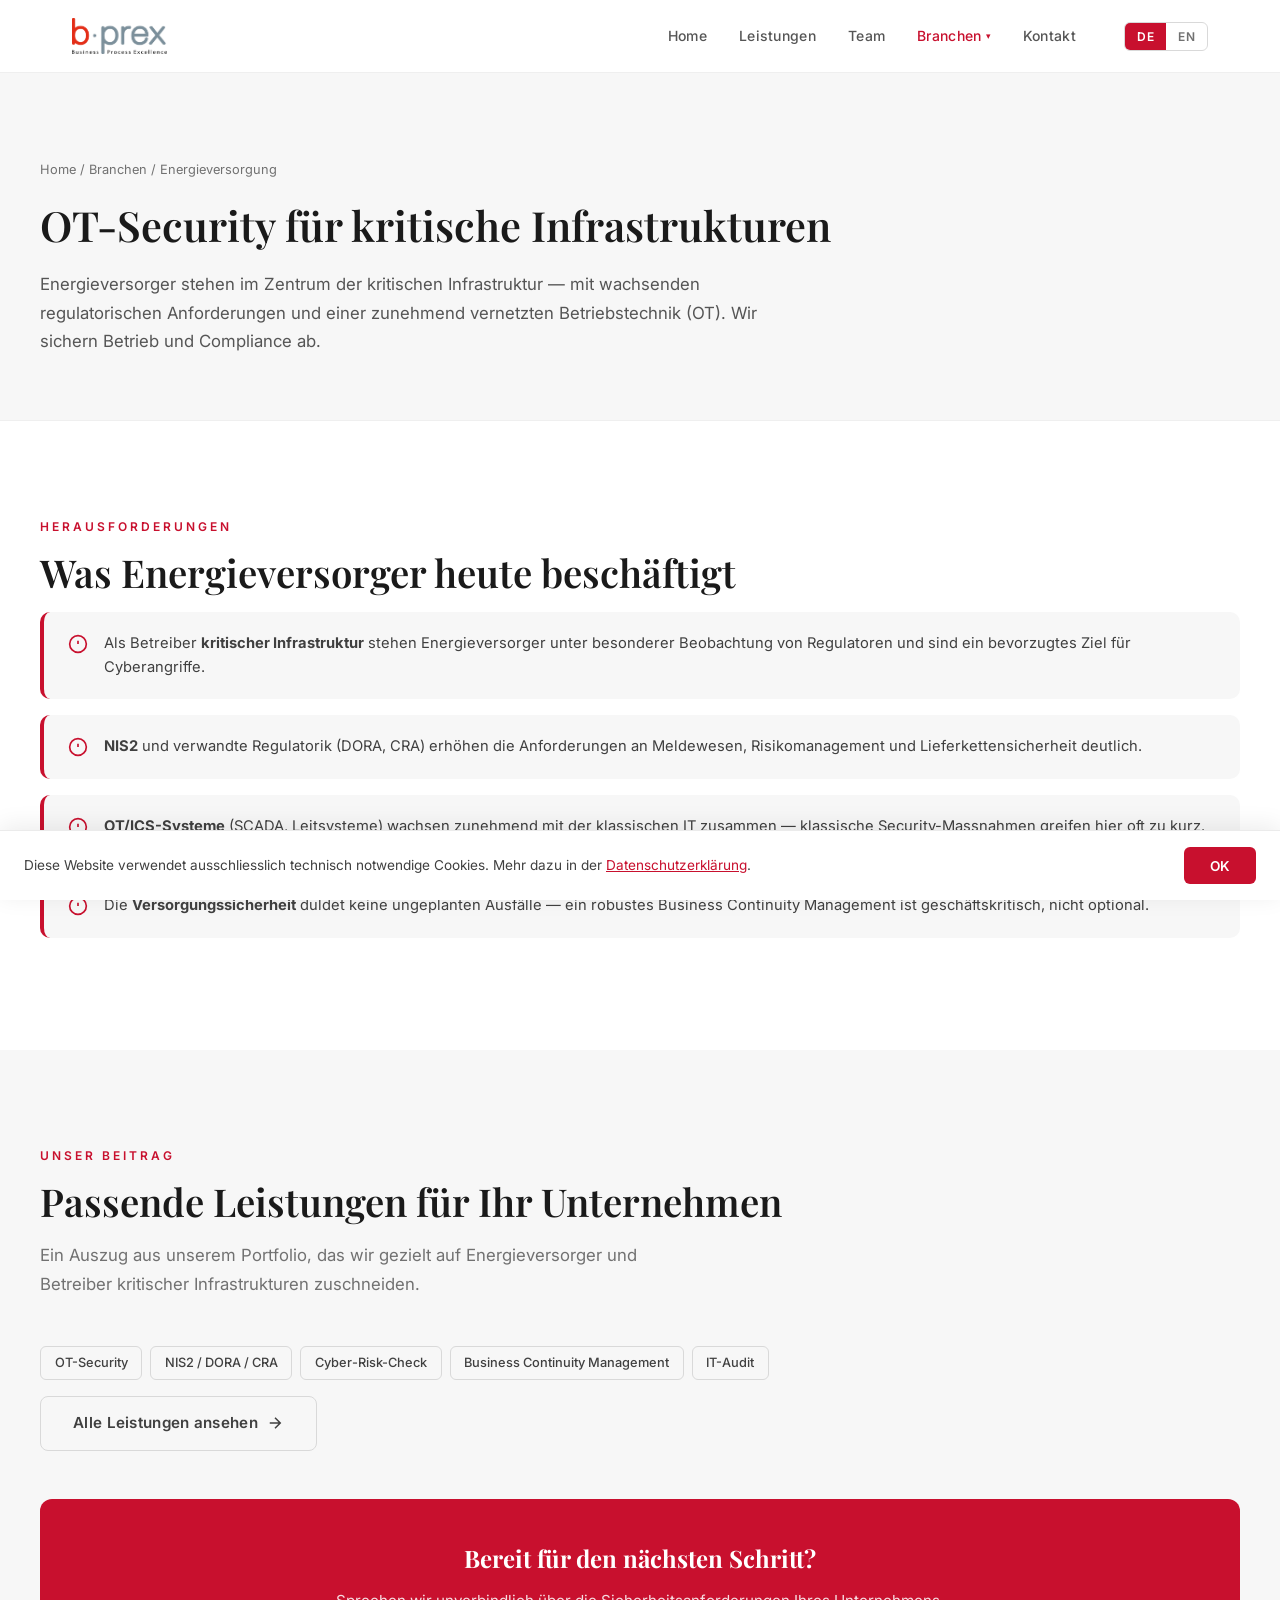
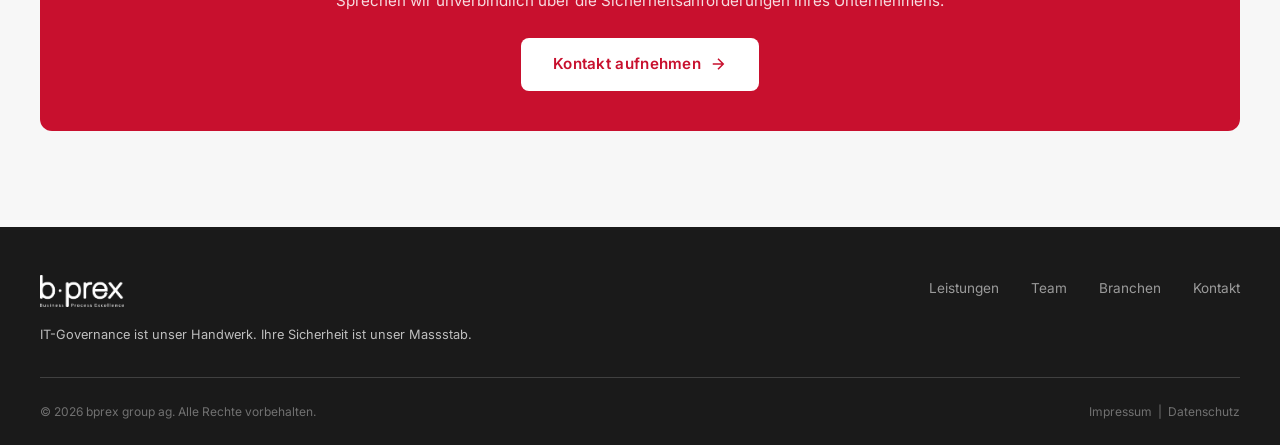
==== commit a0ae7c35: "Remove French language support Drops the FR nav button, all data-fr/data-placeholder-fr attributes, " ====
--- a/branchen-energieversorger.html
+++ b/branchen-energieversorger.html
@@ -29,24 +29,23 @@
         <img src="LOGO.png" alt="b·prex – Business Process Excellence" style="height: 36px; width: auto;">
       </a>
       <ul class="nav-links" id="navLinks">
-        <li><a href="index.html" data-de="Home" data-en="Home" data-fr="Accueil">Home</a></li>
-        <li><a href="leistungen.html" data-de="Leistungen" data-en="Services" data-fr="Prestations">Leistungen</a></li>
-        <li><a href="team.html" data-de="Team" data-en="Team" data-fr="Équipe">Team</a></li>
+        <li><a href="index.html" data-de="Home" data-en="Home">Home</a></li>
+        <li><a href="leistungen.html" data-de="Leistungen" data-en="Services">Leistungen</a></li>
+        <li><a href="team.html" data-de="Team" data-en="Team">Team</a></li>
         <li class="nav-dropdown">
-          <a href="branchen.html" class="nav-dropdown-toggle active" data-de="Branchen" data-en="Industries" data-fr="Secteurs">
+          <a href="branchen.html" class="nav-dropdown-toggle active" data-de="Branchen" data-en="Industries">
             <span>Branchen</span><span class="nav-dropdown-caret">▾</span>
           </a>
           <ul class="dropdown-menu">
-            <li><a href="branchen-verwaltung.html" data-de="Öffentliche Verwaltung" data-en="Public Administration" data-fr="Administration publique">Öffentliche Verwaltung</a></li>
-            <li><a href="branchen-gesundheitswesen.html" data-de="Gesundheitswesen" data-en="Healthcare" data-fr="Santé">Gesundheitswesen</a></li>
-            <li><a href="branchen-energieversorger.html" class="active" data-de="Energieversorgung" data-en="Energy Providers" data-fr="Fournisseurs d'énergie">Energieversorgung</a></li>
+            <li><a href="branchen-verwaltung.html" data-de="Öffentliche Verwaltung" data-en="Public Administration">Öffentliche Verwaltung</a></li>
+            <li><a href="branchen-gesundheitswesen.html" data-de="Gesundheitswesen" data-en="Healthcare">Gesundheitswesen</a></li>
+            <li><a href="branchen-energieversorger.html" class="active" data-de="Energieversorgung" data-en="Energy Providers">Energieversorgung</a></li>
           </ul>
         </li>
-        <li><a href="kontakt.html" data-de="Kontakt" data-en="Contact" data-fr="Contact">Kontakt</a></li>
+        <li><a href="kontakt.html" data-de="Kontakt" data-en="Contact">Kontakt</a></li>
         <li>
           <div class="lang-switch">
             <button class="active" onclick="switchLang('de')">DE</button>
-            <button onclick="switchLang('fr')">FR</button>
             <button onclick="switchLang('en')">EN</button>
           </div>
         </li>
@@ -60,9 +59,9 @@
   <!-- ═══ PAGE HERO ═══ -->
   <section class="page-hero">
     <div class="page-hero-inner">
-      <p class="breadcrumb"><a href="index.html" data-de="Home" data-en="Home" data-fr="Accueil">Home</a> / <a href="branchen.html" data-de="Branchen" data-en="Industries" data-fr="Secteurs">Branchen</a> / <span data-de="Energieversorgung" data-en="Energy Providers" data-fr="Fournisseurs d'énergie">Energieversorgung</span></p>
-      <h1 class="page-title" data-de="OT-Security für kritische Infrastrukturen" data-en="OT security for critical infrastructure" data-fr="Sécurité OT pour les infrastructures critiques">OT-Security für kritische Infrastrukturen</h1>
-      <p class="page-subtitle" data-de="Energieversorger stehen im Zentrum der kritischen Infrastruktur — mit wachsenden regulatorischen Anforderungen und einer zunehmend vernetzten Betriebstechnik (OT). Wir sichern Betrieb und Compliance ab." data-en="Energy providers are at the core of critical infrastructure — facing growing regulatory requirements and increasingly connected operational technology (OT). We secure operations and compliance." data-fr="Les fournisseurs d'énergie sont au cœur des infrastructures critiques — avec des exigences réglementaires croissantes et une technologie opérationnelle (OT) de plus en plus connectée. Nous sécurisons l'exploitation et la conformité.">
+      <p class="breadcrumb"><a href="index.html" data-de="Home" data-en="Home">Home</a> / <a href="branchen.html" data-de="Branchen" data-en="Industries">Branchen</a> / <span data-de="Energieversorgung" data-en="Energy Providers">Energieversorgung</span></p>
+      <h1 class="page-title" data-de="OT-Security für kritische Infrastrukturen" data-en="OT security for critical infrastructure">OT-Security für kritische Infrastrukturen</h1>
+      <p class="page-subtitle" data-de="Energieversorger stehen im Zentrum der kritischen Infrastruktur — mit wachsenden regulatorischen Anforderungen und einer zunehmend vernetzten Betriebstechnik (OT). Wir sichern Betrieb und Compliance ab." data-en="Energy providers are at the core of critical infrastructure — facing growing regulatory requirements and increasingly connected operational technology (OT). We secure operations and compliance.">
         Energieversorger stehen im Zentrum der kritischen Infrastruktur — mit wachsenden regulatorischen Anforderungen und einer zunehmend vernetzten Betriebstechnik (OT). Wir sichern Betrieb und Compliance ab.
       </p>
     </div>
@@ -72,32 +71,32 @@
   <section id="herausforderungen">
     <div class="section-inner">
       <div class="reveal">
-        <p class="section-label" data-de="Herausforderungen" data-en="Challenges" data-fr="Défis">Herausforderungen</p>
-        <h2 class="section-title" data-de="Was Energieversorger heute beschäftigt" data-en="What matters to energy providers today" data-fr="Ce qui préoccupe les fournisseurs d'énergie aujourd'hui">Was Energieversorger heute beschäftigt</h2>
+        <p class="section-label" data-de="Herausforderungen" data-en="Challenges">Herausforderungen</p>
+        <h2 class="section-title" data-de="Was Energieversorger heute beschäftigt" data-en="What matters to energy providers today">Was Energieversorger heute beschäftigt</h2>
       </div>
 
       <ul class="challenge-list reveal">
         <li class="challenge-item">
           <svg viewBox="0 0 24 24" fill="none" stroke="currentColor" stroke-width="2"><circle cx="12" cy="12" r="10"/><path d="M12 8v4M12 16h.01"/></svg>
-          <p data-de="Als Betreiber <strong>kritischer Infrastruktur</strong> stehen Energieversorger unter besonderer Beobachtung von Regulatoren und sind ein bevorzugtes Ziel für Cyberangriffe." data-en="As operators of <strong>critical infrastructure</strong>, energy providers face particular regulatory scrutiny and are a prime target for cyberattacks." data-fr="En tant qu'exploitants d'<strong>infrastructures critiques</strong>, les fournisseurs d'énergie font l'objet d'une surveillance réglementaire particulière et sont une cible privilégiée pour les cyberattaques.">
+          <p data-de="Als Betreiber <strong>kritischer Infrastruktur</strong> stehen Energieversorger unter besonderer Beobachtung von Regulatoren und sind ein bevorzugtes Ziel für Cyberangriffe." data-en="As operators of <strong>critical infrastructure</strong>, energy providers face particular regulatory scrutiny and are a prime target for cyberattacks.">
             Als Betreiber <strong>kritischer Infrastruktur</strong> stehen Energieversorger unter besonderer Beobachtung von Regulatoren und sind ein bevorzugtes Ziel für Cyberangriffe.
           </p>
         </li>
         <li class="challenge-item">
           <svg viewBox="0 0 24 24" fill="none" stroke="currentColor" stroke-width="2"><circle cx="12" cy="12" r="10"/><path d="M12 8v4M12 16h.01"/></svg>
-          <p data-de="<strong>NIS2</strong> und verwandte Regulatorik (DORA, CRA) erhöhen die Anforderungen an Meldewesen, Risikomanagement und Lieferkettensicherheit deutlich." data-en="<strong>NIS2</strong> and related regulation (DORA, CRA) significantly raise the requirements for incident reporting, risk management and supply chain security." data-fr="<strong>NIS2</strong> et les réglementations connexes (DORA, CRA) renforcent considérablement les exigences en matière de signalement, de gestion des risques et de sécurité de la chaîne d'approvisionnement.">
+          <p data-de="<strong>NIS2</strong> und verwandte Regulatorik (DORA, CRA) erhöhen die Anforderungen an Meldewesen, Risikomanagement und Lieferkettensicherheit deutlich." data-en="<strong>NIS2</strong> and related regulation (DORA, CRA) significantly raise the requirements for incident reporting, risk management and supply chain security.">
             <strong>NIS2</strong> und verwandte Regulatorik (DORA, CRA) erhöhen die Anforderungen an Meldewesen, Risikomanagement und Lieferkettensicherheit deutlich.
           </p>
         </li>
         <li class="challenge-item">
           <svg viewBox="0 0 24 24" fill="none" stroke="currentColor" stroke-width="2"><circle cx="12" cy="12" r="10"/><path d="M12 8v4M12 16h.01"/></svg>
-          <p data-de="<strong>OT/ICS-Systeme</strong> (SCADA, Leitsysteme) wachsen zunehmend mit der klassischen IT zusammen — klassische Security-Massnahmen greifen hier oft zu kurz." data-en="<strong>OT/ICS systems</strong> (SCADA, control systems) are increasingly converging with classic IT — conventional security measures often fall short here." data-fr="Les <strong>systèmes OT/ICS</strong> (SCADA, systèmes de contrôle) convergent de plus en plus avec l'IT classique — les mesures de sécurité conventionnelles sont souvent insuffisantes.">
+          <p data-de="<strong>OT/ICS-Systeme</strong> (SCADA, Leitsysteme) wachsen zunehmend mit der klassischen IT zusammen — klassische Security-Massnahmen greifen hier oft zu kurz." data-en="<strong>OT/ICS systems</strong> (SCADA, control systems) are increasingly converging with classic IT — conventional security measures often fall short here.">
             <strong>OT/ICS-Systeme</strong> (SCADA, Leitsysteme) wachsen zunehmend mit der klassischen IT zusammen — klassische Security-Massnahmen greifen hier oft zu kurz.
           </p>
         </li>
         <li class="challenge-item">
           <svg viewBox="0 0 24 24" fill="none" stroke="currentColor" stroke-width="2"><circle cx="12" cy="12" r="10"/><path d="M12 8v4M12 16h.01"/></svg>
-          <p data-de="Die <strong>Versorgungssicherheit</strong> duldet keine ungeplanten Ausfälle — ein robustes Business Continuity Management ist geschäftskritisch, nicht optional." data-en="<strong>Security of supply</strong> tolerates no unplanned outages — robust business continuity management is business-critical, not optional." data-fr="La <strong>sécurité de l'approvisionnement</strong> ne tolère aucune interruption imprévue — une gestion robuste de la continuité des activités est essentielle, et non facultative.">
+          <p data-de="Die <strong>Versorgungssicherheit</strong> duldet keine ungeplanten Ausfälle — ein robustes Business Continuity Management ist geschäftskritisch, nicht optional." data-en="<strong>Security of supply</strong> tolerates no unplanned outages — robust business continuity management is business-critical, not optional.">
             Die <strong>Versorgungssicherheit</strong> duldet keine ungeplanten Ausfälle — ein robustes Business Continuity Management ist geschäftskritisch, nicht optional.
           </p>
         </li>
@@ -109,30 +108,30 @@
   <section class="services" id="leistungen-fuer-branche">
     <div class="section-inner">
       <div class="reveal">
-        <p class="section-label" data-de="Unser Beitrag" data-en="Our Contribution" data-fr="Notre contribution">Unser Beitrag</p>
-        <h2 class="section-title" data-de="Passende Leistungen für Ihr Unternehmen" data-en="Fitting services for your company" data-fr="Des prestations adaptées à votre entreprise">Passende Leistungen für Ihr Unternehmen</h2>
-        <p class="section-subtitle" data-de="Ein Auszug aus unserem Portfolio, das wir gezielt auf Energieversorger und Betreiber kritischer Infrastrukturen zuschneiden." data-en="A selection from our portfolio, tailored specifically to energy providers and critical infrastructure operators." data-fr="Un extrait de notre portefeuille, adapté spécifiquement aux fournisseurs d'énergie et aux exploitants d'infrastructures critiques.">
+        <p class="section-label" data-de="Unser Beitrag" data-en="Our Contribution">Unser Beitrag</p>
+        <h2 class="section-title" data-de="Passende Leistungen für Ihr Unternehmen" data-en="Fitting services for your company">Passende Leistungen für Ihr Unternehmen</h2>
+        <p class="section-subtitle" data-de="Ein Auszug aus unserem Portfolio, das wir gezielt auf Energieversorger und Betreiber kritischer Infrastrukturen zuschneiden." data-en="A selection from our portfolio, tailored specifically to energy providers and critical infrastructure operators.">
           Ein Auszug aus unserem Portfolio, das wir gezielt auf Energieversorger und Betreiber kritischer Infrastrukturen zuschneiden.
         </p>
       </div>
       <div class="service-chips reveal" style="margin-bottom:1rem;">
-        <span class="service-chip" data-de="OT-Security" data-en="OT Security" data-fr="Sécurité OT">OT-Security</span>
-        <span class="service-chip" data-de="NIS2 / DORA / CRA" data-en="NIS2 / DORA / CRA" data-fr="NIS2 / DORA / CRA">NIS2 / DORA / CRA</span>
-        <span class="service-chip" data-de="Cyber-Risk-Check" data-en="Cyber Risk Check" data-fr="Cyber Risk Check">Cyber-Risk-Check</span>
-        <span class="service-chip" data-de="Business Continuity Management" data-en="Business Continuity Management" data-fr="Gestion de la continuité des activités">Business Continuity Management</span>
-        <span class="service-chip" data-de="IT-Audit" data-en="IT Audit" data-fr="Audit IT">IT-Audit</span>
+        <span class="service-chip" data-de="OT-Security" data-en="OT Security">OT-Security</span>
+        <span class="service-chip" data-de="NIS2 / DORA / CRA" data-en="NIS2 / DORA / CRA">NIS2 / DORA / CRA</span>
+        <span class="service-chip" data-de="Cyber-Risk-Check" data-en="Cyber Risk Check">Cyber-Risk-Check</span>
+        <span class="service-chip" data-de="Business Continuity Management" data-en="Business Continuity Management">Business Continuity Management</span>
+        <span class="service-chip" data-de="IT-Audit" data-en="IT Audit">IT-Audit</span>
       </div>
-      <a href="leistungen.html" class="btn-secondary reveal" data-de="Alle Leistungen ansehen" data-en="View all services" data-fr="Voir toutes les prestations">
+      <a href="leistungen.html" class="btn-secondary reveal" data-de="Alle Leistungen ansehen" data-en="View all services">
         <span>Alle Leistungen ansehen</span>
         <svg viewBox="0 0 24 24" fill="none" stroke="currentColor" stroke-width="2"><path d="M5 12h14M12 5l7 7-7 7"/></svg>
       </a>
 
       <div class="branche-cta reveal">
-        <h3 data-de="Bereit für den nächsten Schritt?" data-en="Ready for the next step?" data-fr="Prêt pour la prochaine étape ?">Bereit für den nächsten Schritt?</h3>
-        <p data-de="Sprechen wir unverbindlich über die Sicherheitsanforderungen Ihres Unternehmens." data-en="Let's have a no-obligation conversation about your company's security requirements." data-fr="Parlons sans engagement des exigences de sécurité de votre entreprise.">
+        <h3 data-de="Bereit für den nächsten Schritt?" data-en="Ready for the next step?">Bereit für den nächsten Schritt?</h3>
+        <p data-de="Sprechen wir unverbindlich über die Sicherheitsanforderungen Ihres Unternehmens." data-en="Let's have a no-obligation conversation about your company's security requirements.">
           Sprechen wir unverbindlich über die Sicherheitsanforderungen Ihres Unternehmens.
         </p>
-        <a href="kontakt.html" class="btn-primary" data-de="Kontakt aufnehmen" data-en="Get in touch" data-fr="Nous contacter">
+        <a href="kontakt.html" class="btn-primary" data-de="Kontakt aufnehmen" data-en="Get in touch">
           <span>Kontakt aufnehmen</span>
           <svg viewBox="0 0 24 24" fill="none" stroke="currentColor" stroke-width="2"><path d="M5 12h14M12 5l7 7-7 7"/></svg>
         </a>
@@ -148,20 +147,20 @@
           <div class="footer-logo">
             <img src="LOGO.png" alt="b·prex" style="height: 32px; width: auto; filter: brightness(0) invert(1);">
           </div>
-          <p class="footer-tagline" data-de="IT-Governance ist unser Handwerk. Ihre Sicherheit ist unser Massstab." data-en="IT governance is our craft. Your security is our benchmark." data-fr="La gouvernance IT est notre métier. Votre sécurité est notre référence.">IT-Governance ist unser Handwerk. Ihre Sicherheit ist unser Massstab.</p>
+          <p class="footer-tagline" data-de="IT-Governance ist unser Handwerk. Ihre Sicherheit ist unser Massstab." data-en="IT governance is our craft. Your security is our benchmark.">IT-Governance ist unser Handwerk. Ihre Sicherheit ist unser Massstab.</p>
         </div>
         <ul class="footer-links">
-          <li><a href="leistungen.html" data-de="Leistungen" data-en="Services" data-fr="Prestations">Leistungen</a></li>
-          <li><a href="team.html" data-de="Team" data-en="Team" data-fr="Équipe">Team</a></li>
-          <li><a href="branchen.html" data-de="Branchen" data-en="Industries" data-fr="Secteurs">Branchen</a></li>
-          <li><a href="kontakt.html" data-de="Kontakt" data-en="Contact" data-fr="Contact">Kontakt</a></li>
+          <li><a href="leistungen.html" data-de="Leistungen" data-en="Services">Leistungen</a></li>
+          <li><a href="team.html" data-de="Team" data-en="Team">Team</a></li>
+          <li><a href="branchen.html" data-de="Branchen" data-en="Industries">Branchen</a></li>
+          <li><a href="kontakt.html" data-de="Kontakt" data-en="Contact">Kontakt</a></li>
         </ul>
       </div>
       <div class="footer-bottom">
-        <span>&copy; 2026 bprex group ag. <span data-de="Alle Rechte vorbehalten." data-en="All rights reserved." data-fr="Tous droits réservés.">Alle Rechte vorbehalten.</span></span>
+        <span>&copy; 2026 bprex group ag. <span data-de="Alle Rechte vorbehalten." data-en="All rights reserved.">Alle Rechte vorbehalten.</span></span>
         <span>
-          <a href="impressum.html" style="color:var(--grey-500);text-decoration:none;" data-de="Impressum" data-en="Legal Notice" data-fr="Mentions légales">Impressum</a> &nbsp;|&nbsp;
-          <a href="datenschutz.html" style="color:var(--grey-500);text-decoration:none;" data-de="Datenschutz" data-en="Privacy Policy" data-fr="Protection des données">Datenschutz</a>
+          <a href="impressum.html" style="color:var(--grey-500);text-decoration:none;" data-de="Impressum" data-en="Legal Notice">Impressum</a> &nbsp;|&nbsp;
+          <a href="datenschutz.html" style="color:var(--grey-500);text-decoration:none;" data-de="Datenschutz" data-en="Privacy Policy">Datenschutz</a>
         </span>
       </div>
     </div>
@@ -171,7 +170,7 @@
   <div id="cookieBanner" class="cookie-banner" hidden>
     <p data-de="Diese Website verwendet ausschliesslich technisch notwendige Cookies. Mehr dazu in der <a href='datenschutz.html'>Datenschutzerklärung</a>."
        data-en="This website only uses technically necessary cookies. Learn more in our <a href='datenschutz.html'>privacy policy</a>."
-       data-fr="Ce site n'utilise que des cookies techniquement nécessaires. Plus d'informations dans notre <a href='datenschutz.html'>politique de confidentialité</a>.">
+      >
       Diese Website verwendet ausschliesslich technisch notwendige Cookies. Mehr dazu in der <a href="datenschutz.html">Datenschutzerklärung</a>.
     </p>
     <button type="button" id="cookieAccept">OK</button>
